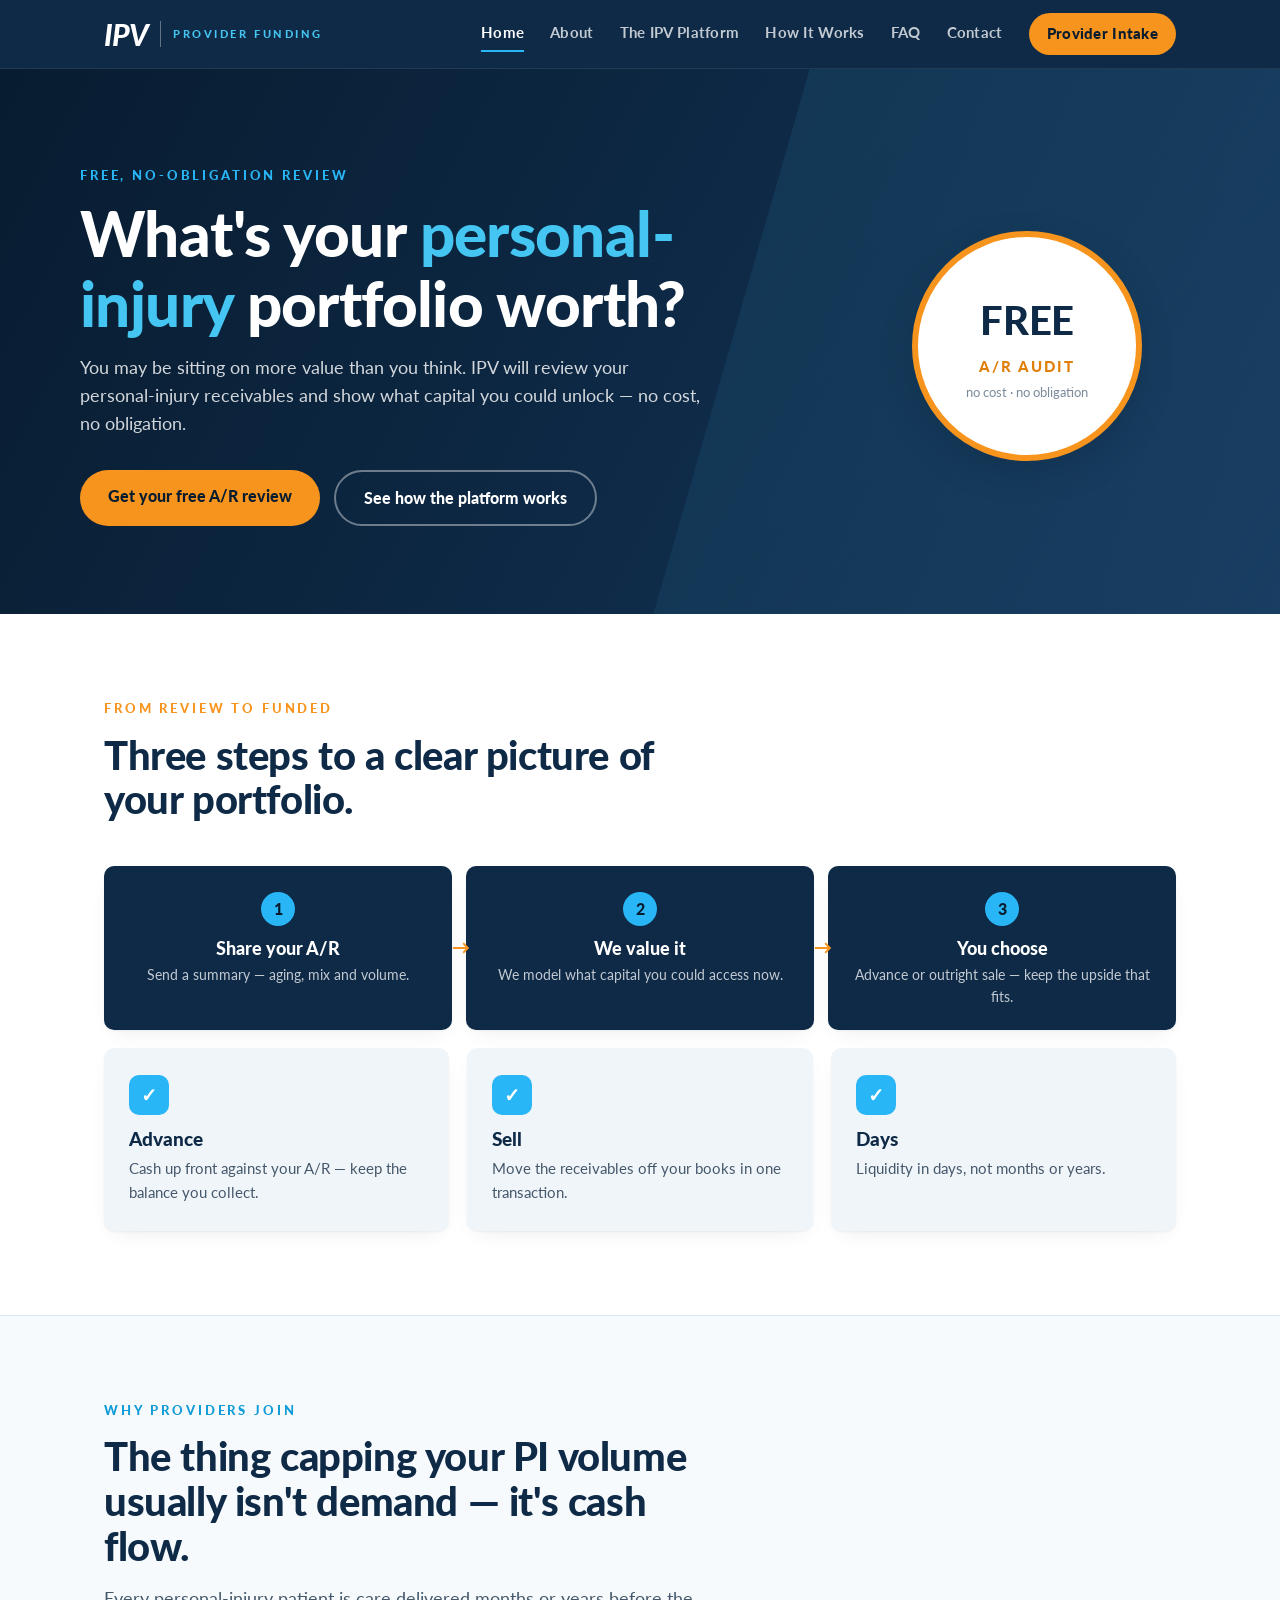
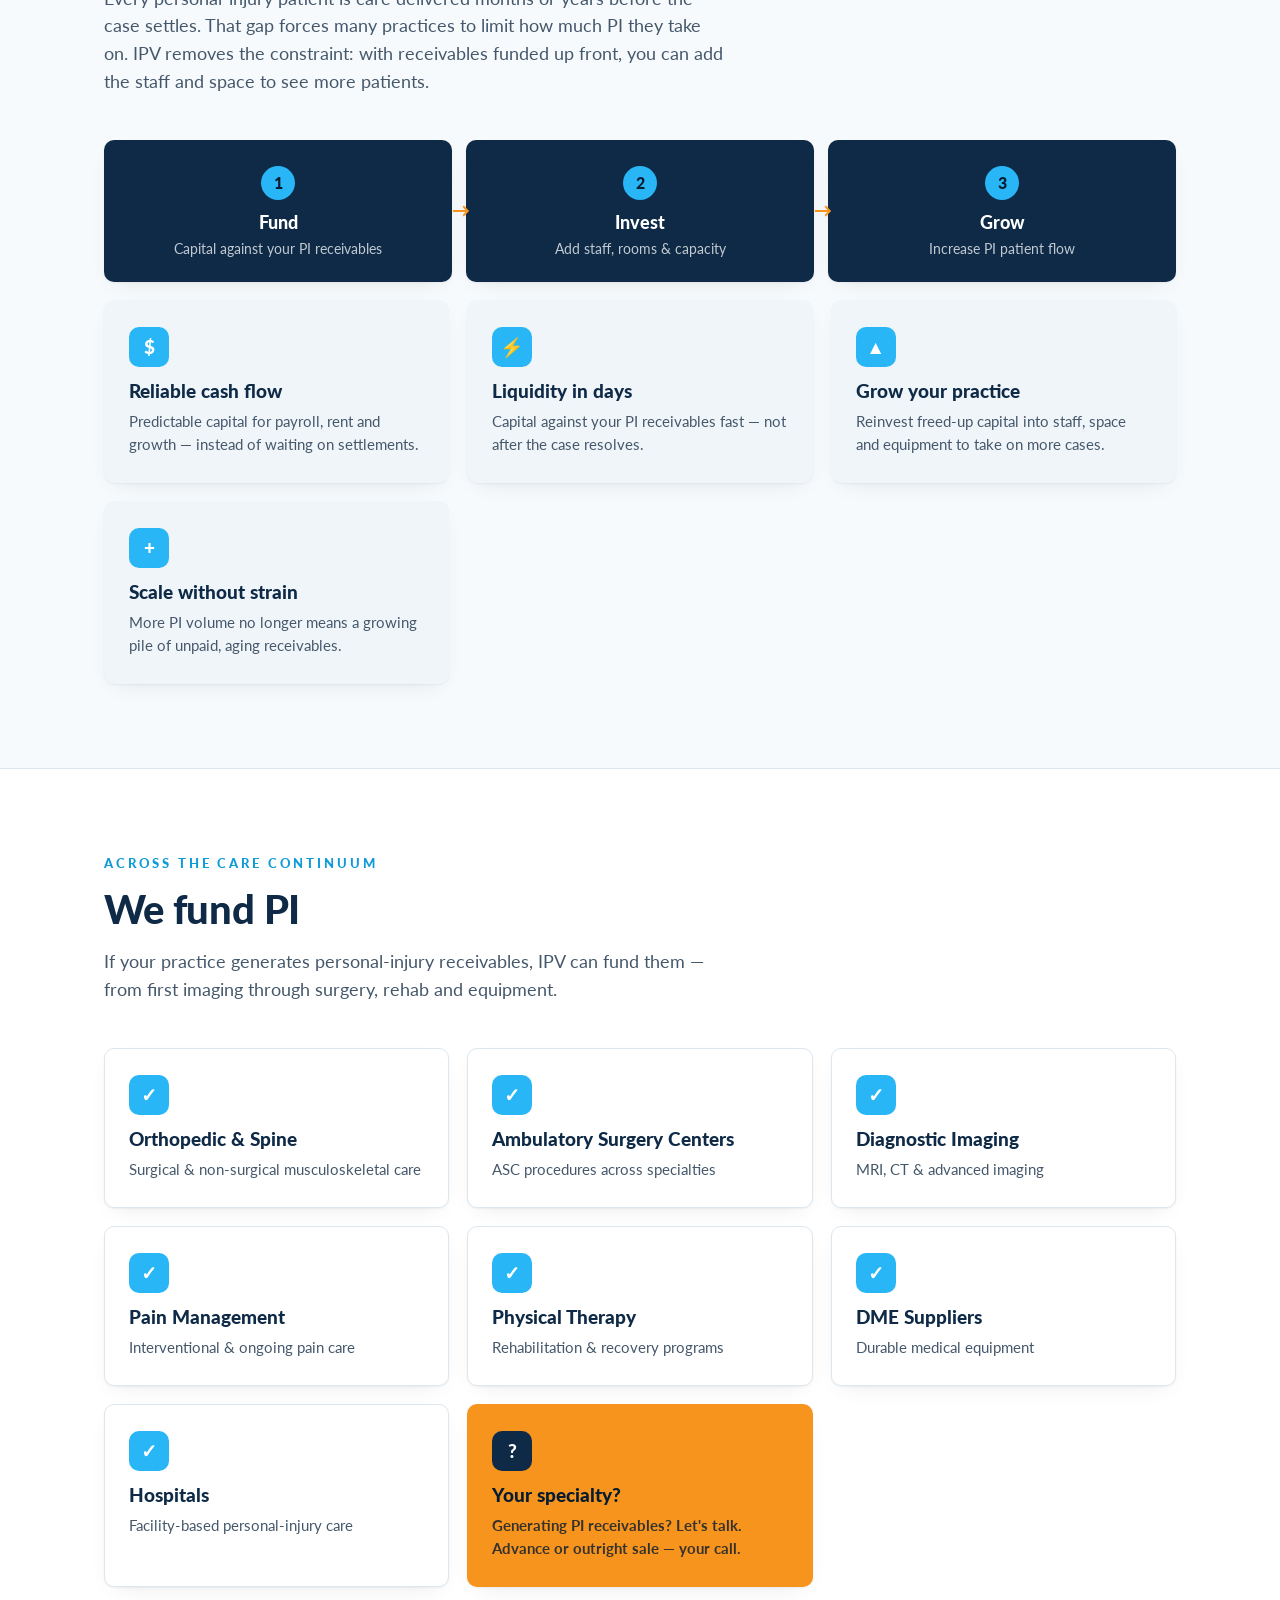
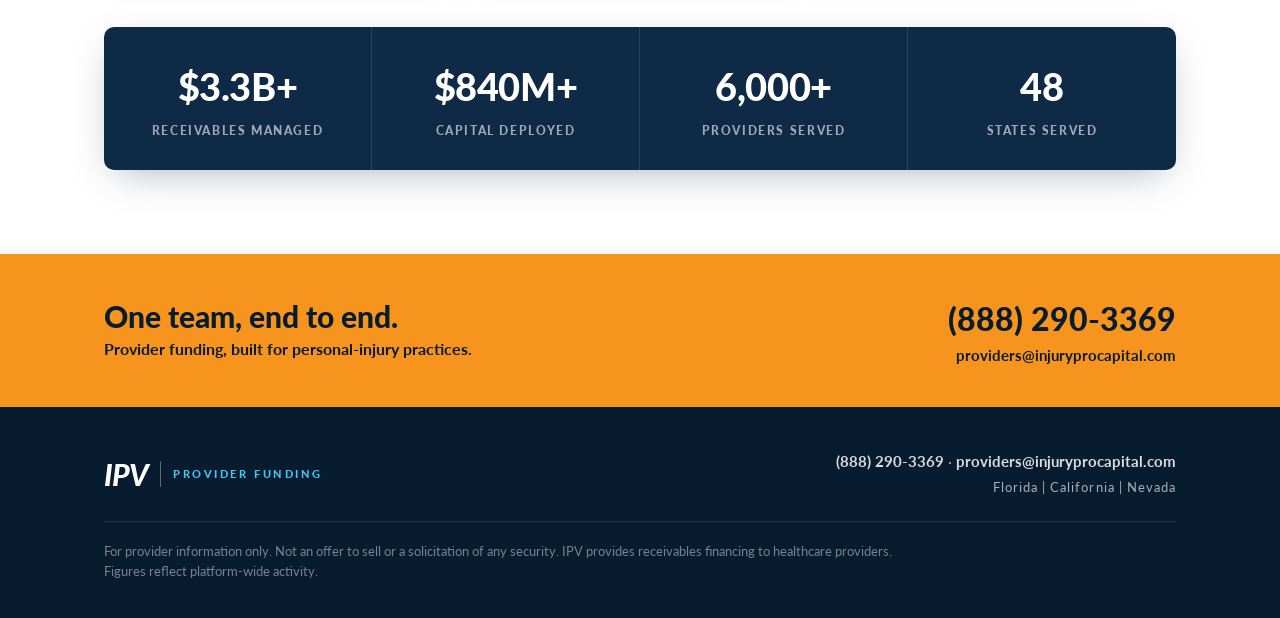
==== index.html @ e9254904 "IPV website preview build 2026-07-02 (dist only; source: Adroit-Technology-Solutions/ipv-website) Co" ====
<!doctype html>
<html lang="en">
  <head>
    <meta charset="UTF-8" />
    <meta name="viewport" content="width=device-width, initial-scale=1.0" />
    <title>IPV — Provider Funding for Personal-Injury Practices</title>
    <!-- Preview build: keep search engines out until the real domain launches. Remove at launch. -->
    <meta name="robots" content="noindex, nofollow" />
    <meta name="description" content="IPV funds healthcare providers against verified personal-injury receivables and manages collection to settlement. Predictable cash flow, liquidity in days." />
    <link rel="preconnect" href="https://fonts.googleapis.com" />
    <link rel="preconnect" href="https://fonts.gstatic.com" crossorigin />
    <link href="https://fonts.googleapis.com/css2?family=Lato:ital,wght@0,400;0,700;0,900;1,700&display=swap" rel="stylesheet" />
    <link rel="icon" href="data:image/svg+xml,%3Csvg xmlns='http://www.w3.org/2000/svg' viewBox='0 0 32 32'%3E%3Crect width='32' height='32' rx='6' fill='%230E2A47'/%3E%3Ctext x='16' y='22' font-family='Lato,Arial,sans-serif' font-size='14' font-weight='900' fill='white' text-anchor='middle'%3EIPV%3C/text%3E%3C/svg%3E" />
    <script type="module" crossorigin src="./assets/index-pejz8t9X.js"></script>
    <link rel="stylesheet" crossorigin href="./assets/index-BHR01IlD.css">
  </head>
  <body>
    <div id="root"></div>
  </body>
</html>
---- assets/index-BHR01IlD.css ----
:root{--navy-900: #081c30;--navy-800: #0e2a47;--navy-700: #16385c;--navy-600: #1f4470;--cyan-400: #45c6f2;--cyan-500: #29b6f6;--cyan-600: #0f9bd7;--orange-500: #f7941e;--orange-600: #e07f0a;--ink-900: #14212e;--ink-600: #45586b;--ink-400: #7b8b9b;--panel-100: #f0f5f9;--panel-50: #f7fafc;--line-200: #dde7ef;--white: #ffffff;--radius: 10px;--shadow-card: 0 1px 2px rgba(8, 28, 48, .05), 0 8px 24px -12px rgba(8, 28, 48, .12);--shadow-pop: 0 12px 40px -12px rgba(8, 28, 48, .35);--max: 1120px}*{margin:0;padding:0;box-sizing:border-box}html{scroll-behavior:smooth}body{font-family:Lato,Helvetica Neue,Arial,sans-serif;color:var(--ink-900);background:var(--white);line-height:1.55;-webkit-font-smoothing:antialiased}img{max-width:100%;display:block}a{color:var(--cyan-600);text-decoration:none}a:hover{text-decoration:underline}.wrap{max-width:var(--max);margin:0 auto;padding:0 24px}.kicker{font-size:13px;font-weight:900;letter-spacing:.22em;text-transform:uppercase;color:var(--cyan-500);margin-bottom:14px}.kicker.on-light{color:var(--cyan-600)}.kicker.orange{color:var(--orange-500)}h1,h2,h3{line-height:1.12;font-weight:900}.display{font-size:clamp(38px,6vw,62px);color:var(--white);letter-spacing:-.01em}.display .em{color:var(--cyan-400)}.h2{font-size:clamp(28px,4vw,40px);color:var(--navy-800);letter-spacing:-.01em}.h2.on-dark{color:var(--white)}.lede{font-size:18px;color:var(--ink-600);max-width:62ch;margin-top:16px}.lede.on-dark{color:#ffffffd1}.nav{position:sticky;top:0;z-index:50;background:var(--navy-800);border-bottom:1px solid rgba(255,255,255,.08)}.nav-inner{max-width:var(--max);margin:0 auto;padding:0 24px;height:68px;display:flex;align-items:center;justify-content:space-between;gap:24px}.nav-links{display:flex;align-items:center;gap:26px;flex-wrap:wrap}.nav-links a{color:#ffffffbf;font-size:14.5px;font-weight:700;letter-spacing:.02em;text-decoration:none;padding:6px 0;border-bottom:2px solid transparent}.nav-links a:hover{color:var(--white);text-decoration:none}.nav-links a.active{color:var(--white);border-bottom-color:var(--cyan-500)}.nav-cta{background:var(--orange-500);color:var(--navy-900)!important;padding:10px 18px!important;border-radius:999px;border-bottom:none!important;font-weight:900!important;white-space:nowrap}.nav-cta:hover{background:#ffa63a}.logo{display:flex;align-items:center;gap:12px;text-decoration:none!important}.logo-mark{font-size:30px;font-weight:900;font-style:italic;color:var(--white);letter-spacing:-.03em;line-height:1}.logo-div{width:1px;height:26px;background:#ffffff59}.logo-tag{font-size:10.5px;font-weight:900;letter-spacing:.24em;color:var(--cyan-400);text-transform:uppercase}.hero{position:relative;background:linear-gradient(118deg,var(--navy-900) 0%,var(--navy-800) 55%,var(--navy-700) 100%);color:var(--white);overflow:hidden}.hero:after{content:"";position:absolute;top:-40%;right:-12%;width:55%;height:200%;background:linear-gradient(118deg,#45c6f21a,#45c6f205);transform:rotate(16deg);pointer-events:none}.hero-inner{position:relative;z-index:1;padding:96px 0 88px;display:grid;grid-template-columns:minmax(0,1.35fr) minmax(0,.65fr);gap:56px;align-items:center}.hero-badge{justify-self:center;background:var(--white);color:var(--navy-800);border-radius:50%;width:230px;height:230px;display:flex;flex-direction:column;align-items:center;justify-content:center;text-align:center;gap:4px;box-shadow:var(--shadow-pop);border:6px solid var(--orange-500)}.hero-badge .big{font-size:40px;font-weight:900;letter-spacing:-.01em}.hero-badge .mid{font-size:15px;font-weight:900;letter-spacing:.14em;color:var(--orange-600);text-transform:uppercase}.hero-badge .small{font-size:12.5px;color:var(--ink-400)}.btn-row{display:flex;gap:14px;margin-top:32px;flex-wrap:wrap}.btn{display:inline-block;font-weight:900;font-size:16px;border-radius:999px;padding:14px 28px;text-decoration:none!important;transition:transform .06s ease,background .15s ease}.btn:active{transform:translateY(1px)}.btn-primary{background:var(--orange-500);color:var(--navy-900)}.btn-primary:hover{background:#ffa63a}.btn-ghost{border:2px solid rgba(255,255,255,.4);color:var(--white)}.btn-ghost:hover{border-color:var(--white)}.btn-navy{background:var(--navy-800);color:var(--white)}.btn-navy:hover{background:var(--navy-700)}.section{padding:84px 0}.section.tint{background:var(--panel-50);border-top:1px solid var(--line-200);border-bottom:1px solid var(--line-200)}.section.dark{background:linear-gradient(118deg,var(--navy-900),var(--navy-800));color:var(--white)}.section-head{max-width:70ch;margin-bottom:44px}.steps{display:grid;grid-template-columns:repeat(auto-fit,minmax(200px,1fr));gap:14px;counter-reset:step}.step{position:relative;background:var(--navy-800);color:var(--white);border-radius:var(--radius);padding:26px 22px 22px;text-align:center;box-shadow:var(--shadow-card)}.step .n{width:34px;height:34px;border-radius:50%;background:var(--cyan-500);color:var(--navy-900);font-weight:900;display:flex;align-items:center;justify-content:center;margin:0 auto 12px}.step h3{font-size:18px;margin-bottom:6px}.step p{font-size:14px;color:#ffffffbf}.step+.step:before{content:"→";position:absolute;left:-14px;top:50%;transform:translateY(-50%);color:var(--orange-500);font-weight:900;font-size:18px}@media(max-width:720px){.step+.step:before{display:none}}.cards{display:grid;grid-template-columns:repeat(auto-fit,minmax(260px,1fr));gap:18px}.card{background:var(--white);border:1px solid var(--line-200);border-radius:var(--radius);padding:26px 24px;box-shadow:var(--shadow-card)}.card.tinted{background:var(--panel-100);border-color:transparent}.chip{width:40px;height:40px;border-radius:10px;background:var(--cyan-500);color:var(--white);font-size:19px;font-weight:900;display:flex;align-items:center;justify-content:center;margin-bottom:14px}.chip.orange{background:var(--orange-500)}.chip.navy{background:var(--navy-800)}.card h3{font-size:18.5px;color:var(--navy-800);margin-bottom:8px}.card p{font-size:15px;color:var(--ink-600)}.card.accent{background:var(--orange-500);border-color:transparent}.card.accent h3{color:var(--navy-900)}.card.accent p{color:#14212ed9;font-weight:700}.statband{background:var(--navy-800);border-radius:var(--radius);overflow:hidden;display:grid;grid-template-columns:repeat(auto-fit,minmax(160px,1fr));box-shadow:var(--shadow-pop)}.stat{padding:30px 18px;text-align:center;border-right:1px solid rgba(255,255,255,.12)}.stat:last-child{border-right:none}.stat .v{font-size:clamp(28px,3.2vw,38px);font-weight:900;color:var(--white);letter-spacing:-.01em}.stat .l{font-size:11.5px;font-weight:900;letter-spacing:.14em;text-transform:uppercase;color:#fff9;margin-top:6px}.band{background:var(--navy-800);color:var(--white);border-radius:var(--radius) var(--radius) 0 0;padding:34px 34px 26px}.band h3{font-size:20px;margin-bottom:8px}.band p{color:#fffc;max-width:90ch}.band+.statband{border-radius:0 0 var(--radius) var(--radius);box-shadow:none;border-top:1px solid rgba(255,255,255,.12)}.cta{background:var(--orange-500);color:var(--navy-900)}.cta-inner{max-width:var(--max);margin:0 auto;padding:40px 24px;display:flex;align-items:center;justify-content:space-between;gap:24px;flex-wrap:wrap}.cta h2{font-size:clamp(22px,3vw,30px)}.cta .sub{font-weight:700;margin-top:4px;font-size:15.5px}.cta-contact{text-align:right}.cta-contact .phone{font-size:clamp(24px,3vw,32px);font-weight:900}.cta-contact .phone a{color:var(--navy-900);text-decoration:none}.cta-contact .email{font-weight:700;font-size:15px}.cta-contact .email a{color:var(--navy-900)}@media(max-width:640px){.cta-contact{text-align:left}}.prose{max-width:74ch}.prose h2{font-size:26px;color:var(--navy-800);margin:40px 0 14px}.prose h2:first-child{margin-top:0}.prose p{margin-bottom:16px;font-size:17px;color:var(--ink-600)}.prose p.pull{font-size:21px;font-weight:700;color:var(--navy-800);border-left:4px solid var(--orange-500);padding-left:18px}.panels{display:grid;grid-template-columns:repeat(auto-fit,minmax(280px,1fr));gap:18px}.panel{border-radius:var(--radius);padding:30px 26px;background:var(--white);border:1px solid var(--line-200);box-shadow:var(--shadow-card)}.panel .label{font-size:12px;font-weight:900;letter-spacing:.2em;text-transform:uppercase;color:var(--orange-600);margin-bottom:12px}.panel h3{font-size:21px;color:var(--navy-800);margin-bottom:10px}.panel p{color:var(--ink-600);font-size:15.5px}.panel.problem{border-top:4px solid var(--navy-800)}.panel.solution{border-top:4px solid var(--cyan-500)}.panel.upside{border-top:4px solid var(--orange-500)}.form-grid{display:grid;grid-template-columns:1fr 1fr;gap:18px;max-width:780px}.form-grid .full{grid-column:1 / -1}@media(max-width:640px){.form-grid{grid-template-columns:1fr}}.field label{display:block;font-size:13px;font-weight:900;letter-spacing:.06em;text-transform:uppercase;color:var(--navy-800);margin-bottom:6px}.field input,.field textarea{width:100%;font:inherit;font-size:15.5px;padding:12px 14px;border:1.5px solid var(--line-200);border-radius:8px;background:var(--white);color:var(--ink-900)}.field input:focus,.field textarea:focus{outline:none;border-color:var(--cyan-500);box-shadow:0 0 0 3px #29b6f62e}.field textarea{min-height:110px;resize:vertical}.form-note{margin-top:18px;padding:16px 18px;background:var(--panel-100);border-left:4px solid var(--cyan-500);border-radius:6px;font-size:14.5px;color:var(--ink-600);max-width:780px}.faq{max-width:820px}.faq details{border:1px solid var(--line-200);border-radius:var(--radius);background:var(--white);padding:0;margin-bottom:12px;box-shadow:var(--shadow-card);overflow:hidden}.faq summary{cursor:pointer;list-style:none;padding:18px 22px;font-weight:900;font-size:16.5px;color:var(--navy-800);display:flex;justify-content:space-between;align-items:center;gap:16px}.faq summary::-webkit-details-marker{display:none}.faq summary:after{content:"+";font-size:22px;color:var(--cyan-600);font-weight:400}.faq details[open] summary:after{content:"–"}.faq details p{padding:0 22px 18px;color:var(--ink-600);font-size:15.5px}.info-box{background:var(--navy-800);color:var(--white);border-radius:var(--radius);padding:40px 38px;max-width:560px;box-shadow:var(--shadow-pop)}.info-box h3{font-size:22px;margin-bottom:18px}.info-row{display:flex;gap:14px;align-items:baseline;margin-bottom:14px;font-size:17px}.info-row .k{font-size:11.5px;font-weight:900;letter-spacing:.16em;text-transform:uppercase;color:var(--cyan-400);min-width:74px}.info-row a{color:var(--white);font-weight:700}.footer{background:var(--navy-900);color:#ffffffa6}.footer-inner{max-width:var(--max);margin:0 auto;padding:44px 24px 36px}.footer-top{display:flex;justify-content:space-between;align-items:center;gap:24px;flex-wrap:wrap;padding-bottom:24px;border-bottom:1px solid rgba(255,255,255,.1)}.footer-contact{font-size:14.5px;text-align:right}.footer-contact a{color:#ffffffd9;font-weight:700}.footer-regions{font-size:13px;letter-spacing:.08em;margin-top:4px}.footer-disclaimer{padding-top:20px;font-size:12.5px;line-height:1.6;color:#ffffff73;max-width:100ch}@media(max-width:880px){.hero-inner{grid-template-columns:1fr;padding:64px 0 60px}.hero-badge{display:none}.nav-inner{height:auto;padding:12px 24px;flex-wrap:wrap}}
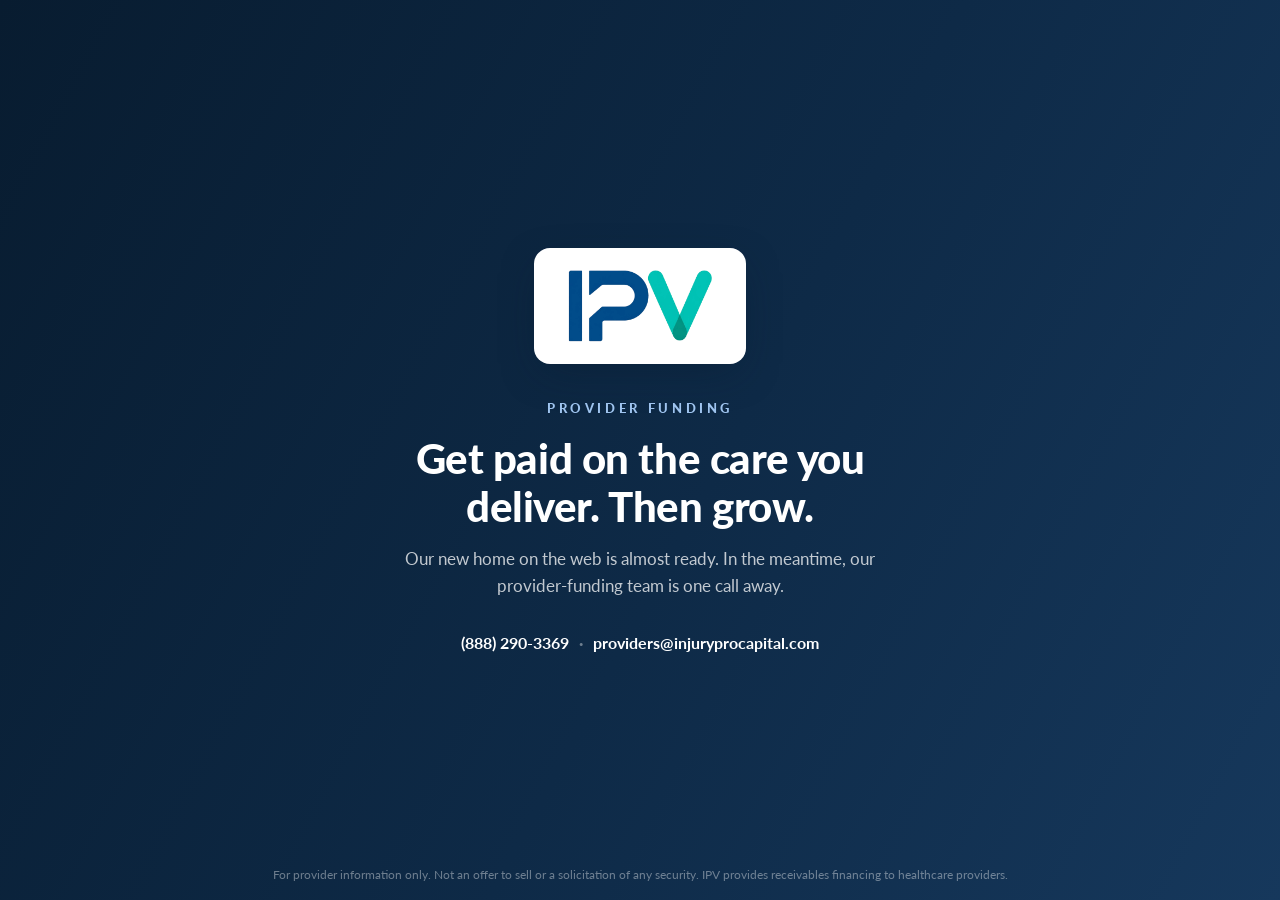
==== commit 892eeb91: "splash gate at root (pending client approval); v2+logo build at /v2/ Co-Authored-By: Claude Fable 5 " ====
--- a/index.html
+++ b/index.html
@@ -3,18 +3,86 @@
   <head>
     <meta charset="UTF-8" />
     <meta name="viewport" content="width=device-width, initial-scale=1.0" />
-    <title>IPV — Provider Funding for Personal-Injury Practices</title>
-    <!-- Preview build: keep search engines out until the real domain launches. Remove at launch. -->
+    <title>IPV — Provider Funding</title>
     <meta name="robots" content="noindex, nofollow" />
-    <meta name="description" content="IPV funds healthcare providers against verified personal-injury receivables and manages collection to settlement. Predictable cash flow, liquidity in days." />
+    <meta name="description" content="IPV — provider funding for personal-injury practices." />
+    <link rel="icon" type="image/png" href="./favicon.png" />
     <link rel="preconnect" href="https://fonts.googleapis.com" />
     <link rel="preconnect" href="https://fonts.gstatic.com" crossorigin />
-    <link href="https://fonts.googleapis.com/css2?family=Lato:ital,wght@0,400;0,700;0,900;1,700&display=swap" rel="stylesheet" />
-    <link rel="icon" href="data:image/svg+xml,%3Csvg xmlns='http://www.w3.org/2000/svg' viewBox='0 0 32 32'%3E%3Crect width='32' height='32' rx='6' fill='%230E2A47'/%3E%3Ctext x='16' y='22' font-family='Lato,Arial,sans-serif' font-size='14' font-weight='900' fill='white' text-anchor='middle'%3EIPV%3C/text%3E%3C/svg%3E" />
-    <script type="module" crossorigin src="./assets/index-pejz8t9X.js"></script>
-    <link rel="stylesheet" crossorigin href="./assets/index-BHR01IlD.css">
+    <link href="https://fonts.googleapis.com/css2?family=Lato:wght@400;700;900&display=swap" rel="stylesheet" />
+    <style>
+      * { margin: 0; padding: 0; box-sizing: border-box; }
+      body {
+        font-family: 'Lato', 'Helvetica Neue', Arial, sans-serif;
+        min-height: 100vh;
+        display: flex;
+        flex-direction: column;
+        align-items: center;
+        justify-content: center;
+        background: linear-gradient(118deg, #081c30 0%, #0e2a47 55%, #16385c 100%);
+        color: #fff;
+        text-align: center;
+        padding: 24px;
+      }
+      .chip {
+        background: #fff;
+        border-radius: 16px;
+        padding: 22px 34px;
+        box-shadow: 0 12px 40px -12px rgba(8, 28, 48, 0.5);
+        margin-bottom: 36px;
+      }
+      .chip img { height: 72px; width: auto; display: block; }
+      .tag {
+        font-size: 13px;
+        font-weight: 900;
+        letter-spacing: 0.28em;
+        text-transform: uppercase;
+        color: #9fc4ef;
+        margin-bottom: 18px;
+      }
+      h1 {
+        font-size: clamp(26px, 4.5vw, 42px);
+        font-weight: 900;
+        letter-spacing: -0.01em;
+        max-width: 22ch;
+        line-height: 1.15;
+      }
+      .sub {
+        margin-top: 16px;
+        font-size: 17px;
+        color: rgba(255, 255, 255, 0.75);
+        max-width: 52ch;
+        line-height: 1.55;
+      }
+      .contact {
+        margin-top: 34px;
+        font-size: 16px;
+        font-weight: 700;
+      }
+      .contact a { color: #fff; text-decoration: none; }
+      .contact a:hover { text-decoration: underline; }
+      .contact .dot { color: rgba(255, 255, 255, 0.4); margin: 0 10px; }
+      .foot {
+        position: fixed;
+        bottom: 0;
+        left: 0;
+        right: 0;
+        padding: 16px 24px;
+        font-size: 11.5px;
+        line-height: 1.6;
+        color: rgba(255, 255, 255, 0.4);
+      }
+      @media (max-height: 560px) { .foot { position: static; margin-top: 40px; } }
+    </style>
   </head>
   <body>
-    <div id="root"></div>
+    <div class="chip"><img src="./ipv-logo.png" alt="IPV" /></div>
+    <div class="tag">Provider Funding</div>
+    <h1>Get paid on the care you deliver. Then grow.</h1>
+    <p class="sub">Our new home on the web is almost ready. In the meantime, our provider-funding team is one call away.</p>
+    <p class="contact">
+      <a href="tel:+18882903369">(888) 290-3369</a><span class="dot">·</span><a href="mailto:providers@injuryprocapital.com">providers@injuryprocapital.com</a>
+    </p>
+    <p class="foot">For provider information only. Not an offer to sell or a solicitation of any security. IPV provides receivables financing to healthcare providers.</p>
   </body>
 </html>
